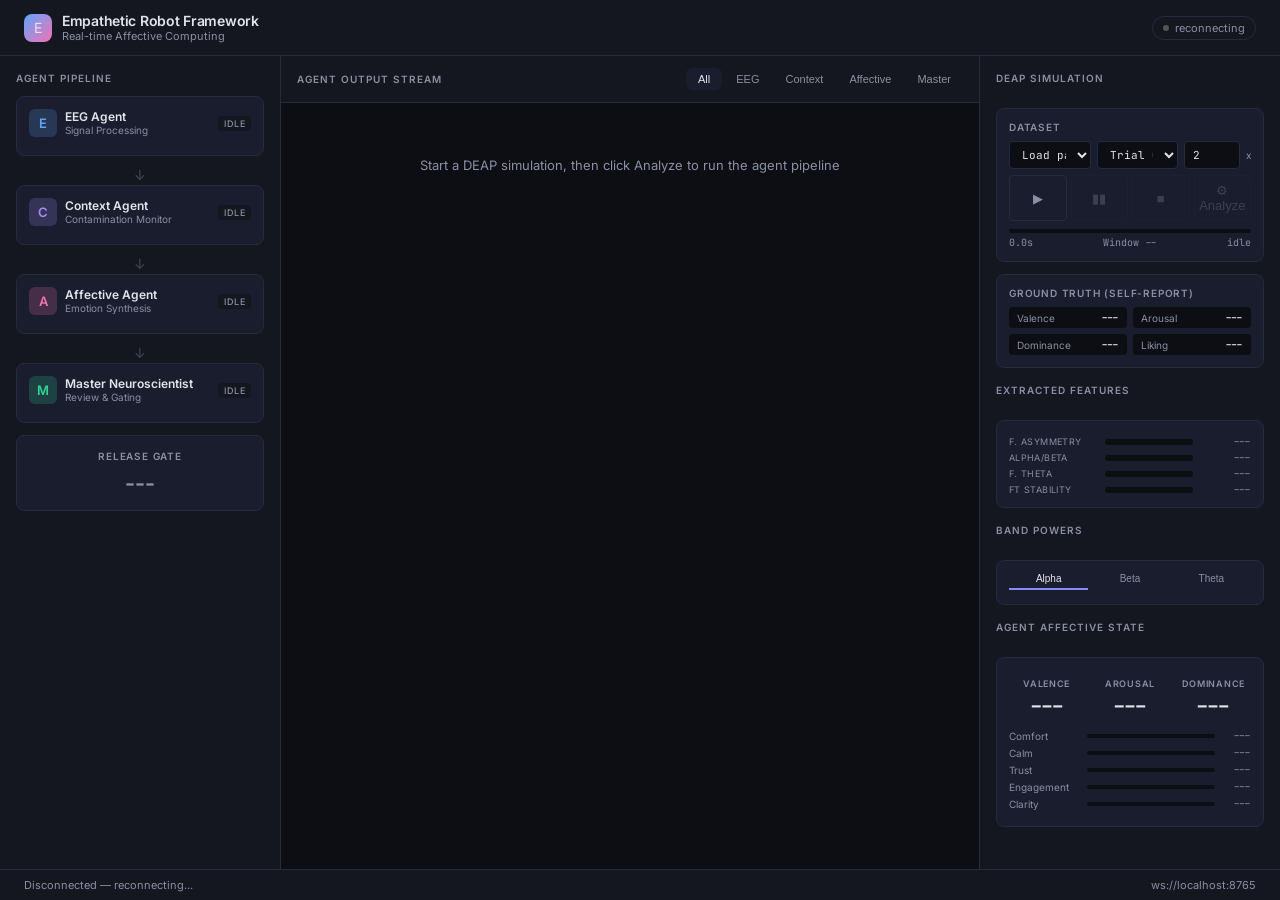
==== agents/index.html @ 379463e0 "feat: integrate DEAP EEG dataset simulation into Empathetic Robot Framework - server.py: Add DEAP si" ====
<!DOCTYPE html>
<html lang="en">
<head>
  <meta charset="UTF-8" />
  <meta name="viewport" content="width=device-width, initial-scale=1.0" />
  <title>Empathetic Robot</title>
  <style>
    @import url('https://fonts.googleapis.com/css2?family=Inter:wght@300;400;500;600&family=JetBrains+Mono:wght@400;500&display=swap');

    * { box-sizing: border-box; margin: 0; padding: 0; }

    :root {
      --bg: #0c0e14;
      --surface: #141620;
      --surface-2: #1a1d2e;
      --border: #262a3d;
      --text: #e2e4ec;
      --text-dim: #8b8fa4;
      --eeg: #60a5fa;
      --context: #a78bfa;
      --affective: #f472b6;
      --master: #34d399;
      --gate-open: #34d399;
      --gate-closed: #ef4444;
      --warning: #f59e0b;
      --accent: #818cf8;
    }

    body {
      background: var(--bg);
      color: var(--text);
      font-family: 'Inter', sans-serif;
      height: 100vh;
      overflow: hidden;
    }

    /* ═══ LAYOUT ═══ */
    .app {
      display: grid;
      grid-template-rows: auto 1fr auto;
      height: 100vh;
    }

    /* ═══ HEADER ═══ */
    header {
      display: flex;
      align-items: center;
      justify-content: space-between;
      padding: 12px 24px;
      border-bottom: 1px solid var(--border);
      background: var(--surface);
    }

    .logo {
      display: flex;
      align-items: center;
      gap: 10px;
    }

    .logo-icon {
      width: 28px; height: 28px;
      border-radius: 8px;
      background: linear-gradient(135deg, var(--eeg), var(--affective));
      display: flex; align-items: center; justify-content: center;
      font-size: 14px;
    }

    .logo-text {
      font-weight: 600;
      font-size: 14px;
      letter-spacing: -0.02em;
    }

    .logo-sub {
      font-size: 11px;
      color: var(--text-dim);
      font-weight: 400;
    }

    .header-status {
      display: flex;
      align-items: center;
      gap: 16px;
    }

    .conn-badge {
      display: flex;
      align-items: center;
      gap: 6px;
      font-size: 11px;
      color: var(--text-dim);
      padding: 4px 10px;
      border: 1px solid var(--border);
      border-radius: 12px;
    }

    .conn-dot {
      width: 6px; height: 6px;
      border-radius: 50%;
      background: #555;
      transition: background 0.3s;
    }

    .conn-dot.connected { background: var(--gate-open); }
    .conn-dot.error { background: var(--gate-closed); }

    .phase-badge {
      font-size: 11px;
      font-weight: 500;
      letter-spacing: 0.04em;
      padding: 4px 12px;
      border-radius: 12px;
      background: var(--surface-2);
      border: 1px solid var(--border);
      color: var(--accent);
      opacity: 0;
      transition: opacity 0.3s;
    }

    .phase-badge.visible { opacity: 1; }

    /* ═══ MAIN CONTENT ═══ */
    .main {
      display: grid;
      grid-template-columns: 280px 1fr 300px;
      gap: 1px;
      background: var(--border);
      overflow: hidden;
    }

    /* ═══ LEFT: AGENT PIPELINE ═══ */
    .pipeline-panel {
      background: var(--surface);
      padding: 16px;
      overflow-y: auto;
    }

    .panel-title {
      font-size: 10px;
      font-weight: 600;
      letter-spacing: 0.1em;
      text-transform: uppercase;
      color: var(--text-dim);
      margin-bottom: 12px;
    }

    .agent-card {
      background: var(--surface-2);
      border: 1px solid var(--border);
      border-radius: 8px;
      padding: 12px;
      margin-bottom: 8px;
      transition: border-color 0.3s, box-shadow 0.3s;
      cursor: pointer;
    }

    .agent-card.active {
      border-color: var(--accent);
      box-shadow: 0 0 12px rgba(129,140,248,0.1);
    }

    .agent-card.done {
      border-color: var(--gate-open);
    }

    .agent-header {
      display: flex;
      align-items: center;
      gap: 8px;
      margin-bottom: 6px;
    }

    .agent-icon {
      width: 28px; height: 28px;
      border-radius: 6px;
      display: flex;
      align-items: center;
      justify-content: center;
      font-size: 13px;
      font-weight: 600;
      color: #fff;
      flex-shrink: 0;
    }

    .agent-icon.eeg { background: rgba(96,165,250,0.2); color: var(--eeg); }
    .agent-icon.context { background: rgba(167,139,250,0.2); color: var(--context); }
    .agent-icon.affective { background: rgba(244,114,182,0.2); color: var(--affective); }
    .agent-icon.master { background: rgba(52,211,153,0.2); color: var(--master); }

    .agent-info { flex: 1; min-width: 0; }

    .agent-name {
      font-size: 12px;
      font-weight: 600;
      line-height: 1.2;
    }

    .agent-role {
      font-size: 10px;
      color: var(--text-dim);
    }

    .agent-status {
      font-size: 9px;
      font-weight: 500;
      padding: 2px 6px;
      border-radius: 4px;
      letter-spacing: 0.05em;
      text-transform: uppercase;
    }

    .agent-status.idle { background: var(--surface); color: var(--text-dim); }
    .agent-status.thinking { background: rgba(245,158,11,0.15); color: var(--warning); }
    .agent-status.speaking { background: rgba(129,140,248,0.15); color: var(--accent); }
    .agent-status.done { background: rgba(52,211,153,0.15); color: var(--gate-open); }

    .pipeline-arrow {
      text-align: center;
      color: var(--text-dim);
      font-size: 14px;
      padding: 2px 0;
      opacity: 0.4;
    }

    /* Release Gate */
    .gate-card {
      background: var(--surface-2);
      border: 1px solid var(--border);
      border-radius: 8px;
      padding: 14px;
      margin-top: 12px;
      text-align: center;
    }

    .gate-label {
      font-size: 10px;
      font-weight: 600;
      letter-spacing: 0.08em;
      text-transform: uppercase;
      color: var(--text-dim);
      margin-bottom: 8px;
    }

    .gate-value {
      font-size: 22px;
      font-weight: 600;
    }

    .gate-value.open { color: var(--gate-open); }
    .gate-value.closed { color: var(--gate-closed); }
    .gate-value.pending { color: var(--text-dim); }

    /* ═══ CENTER: AGENT OUTPUT STREAM ═══ */
    .output-panel {
      background: var(--bg);
      display: flex;
      flex-direction: column;
      overflow: hidden;
    }

    .output-header {
      padding: 12px 16px;
      border-bottom: 1px solid var(--border);
      display: flex;
      align-items: center;
      justify-content: space-between;
      background: var(--surface);
    }

    .output-tabs {
      display: flex;
      gap: 2px;
    }

    .output-tab {
      padding: 5px 12px;
      font-size: 11px;
      font-weight: 500;
      border-radius: 6px;
      cursor: pointer;
      color: var(--text-dim);
      border: none;
      background: none;
      transition: all 0.2s;
    }

    .output-tab:hover { color: var(--text); background: var(--surface-2); }
    .output-tab.active { color: var(--text); background: var(--surface-2); }

    .output-stream {
      flex: 1;
      overflow-y: auto;
      padding: 12px 16px;
      font-family: 'JetBrains Mono', monospace;
      font-size: 12px;
      line-height: 1.6;
    }

    .output-stream::-webkit-scrollbar { width: 6px; }
    .output-stream::-webkit-scrollbar-track { background: transparent; }
    .output-stream::-webkit-scrollbar-thumb { background: var(--border); border-radius: 3px; }

    .stream-entry {
      margin-bottom: 12px;
      padding: 10px 12px;
      border-radius: 6px;
      background: var(--surface);
      border-left: 3px solid var(--border);
      animation: slideIn 0.3s ease;
    }

    @keyframes slideIn {
      from { opacity: 0; transform: translateY(8px); }
      to { opacity: 1; transform: translateY(0); }
    }

    .stream-entry.eeg { border-left-color: var(--eeg); }
    .stream-entry.context { border-left-color: var(--context); }
    .stream-entry.affective { border-left-color: var(--affective); }
    .stream-entry.master { border-left-color: var(--master); }

    .stream-agent-label {
      font-size: 10px;
      font-weight: 600;
      letter-spacing: 0.06em;
      margin-bottom: 6px;
    }

    .stream-agent-label.eeg { color: var(--eeg); }
    .stream-agent-label.context { color: var(--context); }
    .stream-agent-label.affective { color: var(--affective); }
    .stream-agent-label.master { color: var(--master); }

    .stream-content {
      color: var(--text-dim);
      white-space: pre-wrap;
      word-break: break-word;
      max-height: 200px;
      overflow-y: auto;
    }

    /* ═══ RIGHT: INPUT & STATE ═══ */
    .input-panel {
      background: var(--surface);
      padding: 16px;
      display: flex;
      flex-direction: column;
      gap: 12px;
      overflow-y: auto;
    }

    .input-section {
      background: var(--surface-2);
      border: 1px solid var(--border);
      border-radius: 8px;
      padding: 12px;
    }

    .input-section label {
      display: block;
      font-size: 10px;
      font-weight: 600;
      letter-spacing: 0.08em;
      text-transform: uppercase;
      color: var(--text-dim);
      margin-bottom: 8px;
    }

    textarea {
      width: 100%;
      background: var(--bg);
      border: 1px solid var(--border);
      border-radius: 6px;
      color: var(--text);
      font-family: 'JetBrains Mono', monospace;
      font-size: 11px;
      padding: 8px 10px;
      resize: vertical;
      line-height: 1.5;
    }

    textarea:focus {
      outline: none;
      border-color: var(--accent);
    }

    .btn {
      width: 100%;
      padding: 10px;
      border: 1px solid var(--accent);
      background: rgba(129,140,248,0.1);
      color: var(--accent);
      font-family: 'Inter', sans-serif;
      font-size: 12px;
      font-weight: 600;
      border-radius: 6px;
      cursor: pointer;
      transition: all 0.2s;
    }

    .btn:hover {
      background: rgba(129,140,248,0.2);
    }

    .btn:disabled {
      opacity: 0.4;
      cursor: not-allowed;
    }

    .btn.secondary {
      border-color: var(--border);
      background: var(--surface-2);
      color: var(--text-dim);
    }

    /* Affective State Summary */
    .state-card {
      background: var(--surface-2);
      border: 1px solid var(--border);
      border-radius: 8px;
      padding: 12px;
    }

    .vad-grid {
      display: grid;
      grid-template-columns: 1fr 1fr 1fr;
      gap: 8px;
      margin-top: 8px;
    }

    .vad-item {
      text-align: center;
    }

    .vad-label {
      font-size: 9px;
      font-weight: 600;
      text-transform: uppercase;
      letter-spacing: 0.08em;
      color: var(--text-dim);
      margin-bottom: 4px;
    }

    .vad-value {
      font-size: 20px;
      font-weight: 600;
      font-family: 'JetBrains Mono', monospace;
    }

    .relational-bars {
      margin-top: 10px;
    }

    .rel-bar {
      display: flex;
      align-items: center;
      gap: 8px;
      margin-bottom: 4px;
    }

    .rel-label {
      font-size: 10px;
      color: var(--text-dim);
      min-width: 70px;
    }

    .rel-track {
      flex: 1;
      height: 4px;
      background: var(--bg);
      border-radius: 2px;
      overflow: hidden;
    }

    .rel-fill {
      height: 100%;
      border-radius: 2px;
      background: var(--accent);
      transition: width 0.5s ease;
    }

    .rel-num {
      font-size: 10px;
      font-family: 'JetBrains Mono', monospace;
      color: var(--text-dim);
      min-width: 28px;
      text-align: right;
    }

    /* ═══ FOOTER ═══ */
    footer {
      padding: 8px 24px;
      border-top: 1px solid var(--border);
      background: var(--surface);
      display: flex;
      align-items: center;
      justify-content: space-between;
      font-size: 11px;
      color: var(--text-dim);
    }

    @keyframes pulse {
      0%, 100% { opacity: 0.4; }
      50% { opacity: 1; }
    }

    .processing { animation: pulse 1.2s ease infinite; }

    /* ═══ DEAP SIMULATION ═══ */
    .deap-controls {
      display: flex;
      gap: 6px;
      flex-wrap: wrap;
    }

    .deap-controls select, .deap-controls input {
      background: var(--bg);
      border: 1px solid var(--border);
      border-radius: 4px;
      color: var(--text);
      font-family: 'JetBrains Mono', monospace;
      font-size: 11px;
      padding: 5px 8px;
    }

    .deap-controls select { flex: 1; min-width: 70px; }
    .deap-controls input[type="number"] { width: 56px; }
    .deap-controls select:focus, .deap-controls input:focus { outline: none; border-color: var(--accent); }

    .deap-transport {
      display: flex;
      gap: 4px;
      margin-top: 6px;
    }

    .deap-transport button {
      flex: 1;
      padding: 7px 4px;
      border: 1px solid var(--border);
      border-radius: 4px;
      background: var(--surface-2);
      color: var(--text-dim);
      font-size: 13px;
      cursor: pointer;
      transition: all 0.15s;
    }

    .deap-transport button:hover { border-color: var(--accent); color: var(--text); }
    .deap-transport button.active { border-color: var(--gate-open); color: var(--gate-open); background: rgba(52,211,153,0.1); }
    .deap-transport button:disabled { opacity: 0.3; cursor: not-allowed; }

    .deap-progress {
      margin-top: 8px;
    }

    .deap-progress-track {
      width: 100%;
      height: 4px;
      background: var(--bg);
      border-radius: 2px;
      overflow: hidden;
    }

    .deap-progress-fill {
      height: 100%;
      background: var(--eeg);
      border-radius: 2px;
      transition: width 0.3s;
      width: 0%;
    }

    .deap-progress-info {
      display: flex;
      justify-content: space-between;
      font-size: 10px;
      color: var(--text-dim);
      margin-top: 3px;
      font-family: 'JetBrains Mono', monospace;
    }

    .ground-truth {
      display: grid;
      grid-template-columns: 1fr 1fr;
      gap: 6px;
      margin-top: 8px;
    }

    .gt-item {
      display: flex;
      justify-content: space-between;
      align-items: center;
      padding: 4px 8px;
      background: var(--bg);
      border-radius: 4px;
      font-size: 10px;
    }

    .gt-label { color: var(--text-dim); }
    .gt-val { font-family: 'JetBrains Mono', monospace; font-weight: 600; }

    /* Feature bars */
    .feature-bars { margin-top: 6px; }

    .feat-bar {
      display: flex;
      align-items: center;
      gap: 6px;
      margin-bottom: 3px;
    }

    .feat-label {
      font-size: 9px;
      color: var(--text-dim);
      min-width: 90px;
      text-transform: uppercase;
      letter-spacing: 0.04em;
    }

    .feat-track {
      flex: 1;
      height: 6px;
      background: var(--bg);
      border-radius: 3px;
      overflow: hidden;
      position: relative;
    }

    .feat-fill {
      position: absolute;
      top: 0;
      height: 100%;
      border-radius: 3px;
      transition: width 0.4s, left 0.4s;
    }

    .feat-num {
      font-size: 10px;
      font-family: 'JetBrains Mono', monospace;
      color: var(--text-dim);
      min-width: 52px;
      text-align: right;
    }

    /* Band power mini chart */
    .band-grid {
      display: grid;
      grid-template-columns: repeat(4, 1fr);
      gap: 4px;
      margin-top: 6px;
      max-height: 120px;
      overflow-y: auto;
    }

    .band-cell {
      text-align: center;
      padding: 3px 2px;
      background: var(--bg);
      border-radius: 3px;
      font-size: 9px;
    }

    .band-cell .ch { color: var(--text-dim); margin-bottom: 2px; }
    .band-cell .bv { font-family: 'JetBrains Mono', monospace; font-weight: 500; }
    .band-cell .bv.alpha { color: var(--eeg); }
    .band-cell .bv.beta { color: var(--affective); }
    .band-cell .bv.theta { color: var(--context); }

    .tab-row {
      display: flex;
      gap: 2px;
      margin-bottom: 6px;
    }

    .tab-row button {
      flex: 1;
      padding: 4px;
      border: none;
      background: none;
      color: var(--text-dim);
      font-size: 10px;
      font-weight: 500;
      cursor: pointer;
      border-bottom: 2px solid transparent;
      transition: all 0.2s;
    }

    .tab-row button.active { color: var(--text); border-bottom-color: var(--accent); }
  </style>
</head>
<body>

<div class="app">
  <!-- ═══ HEADER ═══ -->
  <header>
    <div class="logo">
      <div class="logo-icon">E</div>
      <div>
        <div class="logo-text">Empathetic Robot Framework</div>
        <div class="logo-sub">Real-time Affective Computing</div>
      </div>
    </div>
    <div class="header-status">
      <div class="phase-badge" id="phase-badge">Idle</div>
      <div class="conn-badge">
        <div class="conn-dot" id="conn-dot"></div>
        <span id="conn-label">connecting</span>
      </div>
    </div>
  </header>

  <!-- ═══ MAIN ═══ -->
  <div class="main">

    <!-- LEFT: Pipeline -->
    <div class="pipeline-panel">
      <div class="panel-title">Agent Pipeline</div>

      <div class="agent-card" id="agent-eeg" onclick="selectAgent('eeg')">
        <div class="agent-header">
          <div class="agent-icon eeg">E</div>
          <div class="agent-info">
            <div class="agent-name">EEG Agent</div>
            <div class="agent-role">Signal Processing</div>
          </div>
          <span class="agent-status idle" id="status-eeg">idle</span>
        </div>
      </div>

      <div class="pipeline-arrow">&#8595;</div>

      <div class="agent-card" id="agent-context" onclick="selectAgent('context')">
        <div class="agent-header">
          <div class="agent-icon context">C</div>
          <div class="agent-info">
            <div class="agent-name">Context Agent</div>
            <div class="agent-role">Contamination Monitor</div>
          </div>
          <span class="agent-status idle" id="status-context">idle</span>
        </div>
      </div>

      <div class="pipeline-arrow">&#8595;</div>

      <div class="agent-card" id="agent-affective" onclick="selectAgent('affective')">
        <div class="agent-header">
          <div class="agent-icon affective">A</div>
          <div class="agent-info">
            <div class="agent-name">Affective Agent</div>
            <div class="agent-role">Emotion Synthesis</div>
          </div>
          <span class="agent-status idle" id="status-affective">idle</span>
        </div>
      </div>

      <div class="pipeline-arrow">&#8595;</div>

      <div class="agent-card" id="agent-master" onclick="selectAgent('master')">
        <div class="agent-header">
          <div class="agent-icon master">M</div>
          <div class="agent-info">
            <div class="agent-name">Master Neuroscientist</div>
            <div class="agent-role">Review & Gating</div>
          </div>
          <span class="agent-status idle" id="status-master">idle</span>
        </div>
      </div>

      <!-- Release Gate -->
      <div class="gate-card">
        <div class="gate-label">Release Gate</div>
        <div class="gate-value pending" id="gate-value">---</div>
      </div>
    </div>

    <!-- CENTER: Output Stream -->
    <div class="output-panel">
      <div class="output-header">
        <div class="panel-title" style="margin:0">Agent Output Stream</div>
        <div class="output-tabs">
          <button class="output-tab active" onclick="setOutputFilter('all', this)">All</button>
          <button class="output-tab" onclick="setOutputFilter('eeg', this)">EEG</button>
          <button class="output-tab" onclick="setOutputFilter('context', this)">Context</button>
          <button class="output-tab" onclick="setOutputFilter('affective', this)">Affective</button>
          <button class="output-tab" onclick="setOutputFilter('master', this)">Master</button>
        </div>
      </div>
      <div class="output-stream" id="output-stream">
        <div style="text-align:center; color:var(--text-dim); padding:40px; font-family:Inter,sans-serif; font-size:13px;">
          Start a DEAP simulation, then click Analyze to run the agent pipeline
        </div>
      </div>
    </div>

    <!-- RIGHT: DEAP Simulation & State -->
    <div class="input-panel">
      <div class="panel-title">DEAP Simulation</div>

      <!-- Participant / Trial Selection -->
      <div class="input-section">
        <label>Dataset</label>
        <div class="deap-controls">
          <select id="deap-participant">
            <option value="">Load participants...</option>
          </select>
          <select id="deap-trial">
            <option value="0">Trial 0</option>
          </select>
          <input type="number" id="deap-rate" value="2" min="0.5" max="10" step="0.5" title="Playback speed">
          <span style="font-size:10px;color:var(--text-dim);align-self:center">x</span>
        </div>
        <div class="deap-transport">
          <button id="deap-btn-play" onclick="deapStart()" title="Play">&#9654;</button>
          <button id="deap-btn-pause" onclick="deapPause()" disabled title="Pause">&#9646;&#9646;</button>
          <button id="deap-btn-stop" onclick="deapStop()" disabled title="Stop">&#9632;</button>
          <button id="deap-btn-analyze" onclick="deapAnalyze()" disabled title="Run Agent Pipeline on Current Window">&#9881; Analyze</button>
        </div>
        <div class="deap-progress">
          <div class="deap-progress-track"><div class="deap-progress-fill" id="deap-progress-fill"></div></div>
          <div class="deap-progress-info">
            <span id="deap-time">0.0s</span>
            <span id="deap-window-idx">Window --</span>
            <span id="deap-sim-status">idle</span>
          </div>
        </div>
      </div>

      <!-- Ground Truth (from DEAP labels) -->
      <div class="input-section">
        <label>Ground Truth (Self-Report)</label>
        <div class="ground-truth">
          <div class="gt-item"><span class="gt-label">Valence</span><span class="gt-val" id="gt-valence">---</span></div>
          <div class="gt-item"><span class="gt-label">Arousal</span><span class="gt-val" id="gt-arousal">---</span></div>
          <div class="gt-item"><span class="gt-label">Dominance</span><span class="gt-val" id="gt-dominance">---</span></div>
          <div class="gt-item"><span class="gt-label">Liking</span><span class="gt-val" id="gt-liking">---</span></div>
        </div>
      </div>

      <!-- Live EEG Features -->
      <div class="panel-title" style="margin-top: 4px">Extracted Features</div>
      <div class="input-section" style="padding: 8px 12px">
        <div class="feature-bars">
          <div class="feat-bar">
            <span class="feat-label">F. Asymmetry</span>
            <div class="feat-track"><div class="feat-fill" id="feat-asymmetry" style="width:0%;left:50%;background:var(--eeg)"></div></div>
            <span class="feat-num" id="num-asymmetry">---</span>
          </div>
          <div class="feat-bar">
            <span class="feat-label">Alpha/Beta</span>
            <div class="feat-track"><div class="feat-fill" id="feat-ab-ratio" style="width:0%;left:0;background:var(--context)"></div></div>
            <span class="feat-num" id="num-ab-ratio">---</span>
          </div>
          <div class="feat-bar">
            <span class="feat-label">F. Theta</span>
            <div class="feat-track"><div class="feat-fill" id="feat-theta" style="width:0%;left:0;background:var(--affective)"></div></div>
            <span class="feat-num" id="num-theta">---</span>
          </div>
          <div class="feat-bar">
            <span class="feat-label">FT Stability</span>
            <div class="feat-track"><div class="feat-fill" id="feat-stability" style="width:0%;left:0;background:var(--master)"></div></div>
            <span class="feat-num" id="num-stability">---</span>
          </div>
        </div>
      </div>

      <!-- Band Powers -->
      <div class="panel-title" style="margin-top: 4px">Band Powers</div>
      <div class="input-section" style="padding: 8px 12px">
        <div class="tab-row">
          <button class="active" onclick="setBandTab('alpha',this)">Alpha</button>
          <button onclick="setBandTab('beta',this)">Beta</button>
          <button onclick="setBandTab('theta',this)">Theta</button>
        </div>
        <div class="band-grid" id="band-grid"></div>
      </div>

      <!-- Affective State (from agent pipeline) -->
      <div class="panel-title" style="margin-top: 4px">Agent Affective State</div>
      <div class="state-card" id="state-card">
        <div class="vad-grid">
          <div class="vad-item">
            <div class="vad-label">Valence</div>
            <div class="vad-value" id="vad-v">---</div>
          </div>
          <div class="vad-item">
            <div class="vad-label">Arousal</div>
            <div class="vad-value" id="vad-a">---</div>
          </div>
          <div class="vad-item">
            <div class="vad-label">Dominance</div>
            <div class="vad-value" id="vad-d">---</div>
          </div>
        </div>
        <div class="relational-bars" id="relational-bars">
          <div class="rel-bar"><span class="rel-label">Comfort</span><div class="rel-track"><div class="rel-fill" id="rel-comfort" style="width:0%"></div></div><span class="rel-num" id="num-comfort">---</span></div>
          <div class="rel-bar"><span class="rel-label">Calm</span><div class="rel-track"><div class="rel-fill" id="rel-calm" style="width:0%"></div></div><span class="rel-num" id="num-calm">---</span></div>
          <div class="rel-bar"><span class="rel-label">Trust</span><div class="rel-track"><div class="rel-fill" id="rel-trust" style="width:0%"></div></div><span class="rel-num" id="num-trust">---</span></div>
          <div class="rel-bar"><span class="rel-label">Engagement</span><div class="rel-track"><div class="rel-fill" id="rel-engagement" style="width:0%"></div></div><span class="rel-num" id="num-engagement">---</span></div>
          <div class="rel-bar"><span class="rel-label">Clarity</span><div class="rel-track"><div class="rel-fill" id="rel-clarity" style="width:0%"></div></div><span class="rel-num" id="num-clarity">---</span></div>
        </div>
      </div>
    </div>
  </div>

  <!-- ═══ FOOTER ═══ -->
  <footer>
    <span id="footer-status">Ready</span>
    <span>ws://localhost:8765</span>
  </footer>
</div>

<!-- ═══════════════════ SCRIPTS ═══════════════════ -->
<script>
// ═══════════════════════════════════════════
// CONFIGURATION
// ═══════════════════════════════════════════
const WS_URL = 'ws://localhost:8765';
const TRIAL_DURATION = 63; // DEAP trial duration in seconds

const AGENT_NAMES = {
  eeg: 'EEG Agent',
  context: 'Context Agent',
  affective: 'Affective Agent',
  master: 'Master Neuroscientist',
};

// ═══════════════════════════════════════════
// STATE
// ═══════════════════════════════════════════
let ws = null;
let reconnectTimer = null;
let outputFilter = 'all';
let agentOutputs = {};
let pipelineRunning = false;
let deapState = 'idle'; // idle | playing | paused | stopped
let currentBandTab = 'alpha';
let lastBandPowers = {};

// ═══════════════════════════════════════════
// WEBSOCKET
// ═══════════════════════════════════════════
function connectWS() {
  if (ws && ws.readyState <= 1) return;
  ws = new WebSocket(WS_URL);

  ws.onopen = () => {
    setConnStatus(true);
    clearTimeout(reconnectTimer);
    setFooter('Connected');
    // Request participant list on connect
    wsSend({ type: 'deap_list' });
  };

  ws.onclose = () => {
    setConnStatus(false);
    reconnectTimer = setTimeout(connectWS, 3000);
    setFooter('Disconnected — reconnecting...');
  };

  ws.onerror = () => setConnStatus(false, true);

  ws.onmessage = (event) => {
    try {
      handleServerMessage(JSON.parse(event.data));
    } catch (e) {
      console.error('Parse error:', e);
    }
  };
}

function wsSend(obj) {
  if (ws && ws.readyState === 1) ws.send(JSON.stringify(obj));
}

function setConnStatus(connected, error = false) {
  const dot = document.getElementById('conn-dot');
  const label = document.getElementById('conn-label');
  dot.className = 'conn-dot' + (connected ? ' connected' : error ? ' error' : '');
  label.textContent = connected ? 'connected' : error ? 'error' : 'reconnecting';
}

// ═══════════════════════════════════════════
// SERVER MESSAGE HANDLER
// ═══════════════════════════════════════════
function handleServerMessage(msg) {
  switch (msg.type) {

    case 'phase':
      setPhase(msg.phase);
      setFooter(msg.label || msg.phase);
      break;

    case 'agent_thinking':
      setAgentStatus(msg.agent_id, 'thinking');
      setAgentCardActive(msg.agent_id, true);
      setFooter(`${AGENT_NAMES[msg.agent_id] || msg.agent_id} analyzing...`);
      break;

    case 'agent_speaking':
      setAgentStatus(msg.agent_id, 'speaking');
      updateStreamEntry(msg.agent_id, msg.text);
      break;

    case 'agent_done':
      setAgentStatus(msg.agent_id, 'done');
      setAgentCardActive(msg.agent_id, false);
      agentOutputs[msg.agent_id] = getLatestOutput(msg.agent_id);
      break;

    case 'pipeline_result':
      pipelineRunning = false;
      document.getElementById('deap-btn-analyze').disabled = (deapState !== 'playing' && deapState !== 'paused');
      updateGate(msg.release_gate);
      updateAffectiveDisplay(msg.affective_state);
      setPhase('Complete');
      setFooter('Pipeline complete');
      break;

    case 'error':
      setFooter('Error: ' + msg.message);
      pipelineRunning = false;
      break;

    // ── DEAP messages ──
    case 'deap_participants':
      populateParticipants(msg.participants);
      break;

    case 'deap_window':
      handleDeapWindow(msg);
      break;

    case 'deap_status':
      handleDeapStatus(msg.status);
      break;
  }
}

// ═══════════════════════════════════════════
// DEAP SIMULATION CONTROLS
// ═══════════════════════════════════════════
function populateParticipants(list) {
  const sel = document.getElementById('deap-participant');
  sel.innerHTML = '';
  list.forEach(p => {
    const opt = document.createElement('option');
    opt.value = p;
    opt.textContent = p;
    sel.appendChild(opt);
  });
  // Populate trials
  const tSel = document.getElementById('deap-trial');
  tSel.innerHTML = '';
  for (let i = 0; i < 40; i++) {
    const opt = document.createElement('option');
    opt.value = i;
    opt.textContent = 'Trial ' + i;
    tSel.appendChild(opt);
  }
  setFooter(`${list.length} participants loaded`);
}

function deapStart() {
  const participant = document.getElementById('deap-participant').value;
  const trial = parseInt(document.getElementById('deap-trial').value);
  const rate = parseFloat(document.getElementById('deap-rate').value) || 2.0;
  if (!participant) { setFooter('Select a participant'); return; }

  clearStream();
  resetAgentStatuses();
  resetAffectiveDisplay();
  resetFeatures();
  updateGate(null);

  wsSend({
    type: 'deap_start',
    participant_id: participant,
    trial_id: trial,
    playback_rate: rate,
  });
  setFooter(`Starting ${participant} trial ${trial} @ ${rate}x...`);
}

function deapPause() {
  wsSend({ type: 'deap_pause' });
}

function deapStop() {
  wsSend({ type: 'deap_stop' });
}

function deapAnalyze() {
  if (pipelineRunning) return;
  pipelineRunning = true;
  document.getElementById('deap-btn-analyze').disabled = true;
  clearStream();
  resetAgentStatuses();
  resetAffectiveDisplay();
  updateGate(null);
  setPhase('Starting');
  setFooter('Running agent pipeline...');
  wsSend({ type: 'deap_analyze' });
}

function handleDeapStatus(status) {
  deapState = status;
  document.getElementById('deap-sim-status').textContent = status;

  const btnPlay = document.getElementById('deap-btn-play');
  const btnPause = document.getElementById('deap-btn-pause');
  const btnStop = document.getElementById('deap-btn-stop');
  const btnAnalyze = document.getElementById('deap-btn-analyze');

  btnPlay.disabled = (status === 'playing');
  btnPlay.classList.toggle('active', status === 'playing');
  btnPause.disabled = (status !== 'playing');
  btnStop.disabled = (status === 'idle' || status === 'stopped');
  btnAnalyze.disabled = (status !== 'playing' && status !== 'paused') || pipelineRunning;

  if (status === 'stopped' || status === 'idle') {
    setFooter(status === 'stopped' ? 'Simulation stopped' : 'Ready');
  }
}

function handleDeapWindow(msg) {
  // Update progress
  const pct = Math.min(100, ((msg.end_time || 0) / TRIAL_DURATION) * 100);
  document.getElementById('deap-progress-fill').style.width = pct + '%';
  document.getElementById('deap-time').textContent = (msg.start_time || 0).toFixed(1) + 's';
  document.getElementById('deap-window-idx').textContent = 'Window ' + (msg.window_index ?? '--');

  // Ground truth
  if (msg.metadata) {
    document.getElementById('gt-valence').textContent = msg.metadata.valence ?? '---';
    document.getElementById('gt-arousal').textContent = msg.metadata.arousal ?? '---';
    document.getElementById('gt-dominance').textContent = msg.metadata.dominance ?? '---';
    document.getElementById('gt-liking').textContent = msg.metadata.liking ?? '---';
  }

  // Features
  if (msg.features) updateFeatureBars(msg.features);

  // Band powers
  if (msg.band_powers) {
    lastBandPowers = msg.band_powers;
    renderBandGrid(currentBandTab);
  }

  setFooter(`Window ${msg.window_index} | ${(msg.start_time||0).toFixed(1)}-${(msg.end_time||0).toFixed(1)}s`);
}

// ═══════════════════════════════════════════
// FEATURE VISUALIZATION
// ═══════════════════════════════════════════
function updateFeatureBars(f) {
  // Frontal asymmetry: centered bar (can be negative)
  setAsymmetryBar('feat-asymmetry', 'num-asymmetry', f.frontal_asymmetry);
  // Alpha/beta ratio: 0 to ~5 range
  setLinearBar('feat-ab-ratio', 'num-ab-ratio', f.alpha_beta_ratio, 0, 5);
  // Frontal theta: 0 to ~50 range
  setLinearBar('feat-theta', 'num-theta', f.frontal_theta_proxy, 0, 50);
  // FT stability: 0 to 1 range
  setLinearBar('feat-stability', 'num-stability', f.frontotemporal_stability, 0, 1);
}

function setAsymmetryBar(fillId, numId, val) {
  const fill = document.getElementById(fillId);
  const num = document.getElementById(numId);
  if (val == null) { fill.style.width = '0%'; num.textContent = '---'; return; }
  // Map -10..+10 to visual
  const norm = Math.max(-1, Math.min(1, val / 10));
  const w = Math.abs(norm) * 50;
  fill.style.width = w + '%';
  fill.style.left = norm >= 0 ? '50%' : (50 - w) + '%';
  num.textContent = val.toFixed(3);
}

function setLinearBar(fillId, numId, val, min, max) {
  const fill = document.getElementById(fillId);
  const num = document.getElementById(numId);
  if (val == null) { fill.style.width = '0%'; num.textContent = '---'; return; }
  const pct = Math.max(0, Math.min(100, ((val - min) / (max - min)) * 100));
  fill.style.width = pct + '%';
  fill.style.left = '0';
  num.textContent = val.toFixed(3);
}

function resetFeatures() {
  ['feat-asymmetry', 'feat-ab-ratio', 'feat-theta', 'feat-stability'].forEach(id => {
    document.getElementById(id).style.width = '0%';
  });
  ['num-asymmetry', 'num-ab-ratio', 'num-theta', 'num-stability'].forEach(id => {
    document.getElementById(id).textContent = '---';
  });
  ['gt-valence', 'gt-arousal', 'gt-dominance', 'gt-liking'].forEach(id => {
    document.getElementById(id).textContent = '---';
  });
  document.getElementById('deap-progress-fill').style.width = '0%';
  document.getElementById('deap-time').textContent = '0.0s';
  document.getElementById('deap-window-idx').textContent = 'Window --';
  lastBandPowers = {};
  renderBandGrid(currentBandTab);
}

// ═══════════════════════════════════════════
// BAND POWER GRID
// ═══════════════════════════════════════════
function setBandTab(band, btn) {
  currentBandTab = band;
  document.querySelectorAll('.tab-row button').forEach(b => b.classList.remove('active'));
  if (btn) btn.classList.add('active');
  renderBandGrid(band);
}

function renderBandGrid(band) {
  const grid = document.getElementById('band-grid');
  const channels = Object.keys(lastBandPowers);
  if (!channels.length) {
    grid.innerHTML = '<div style="grid-column:1/-1;text-align:center;color:var(--text-dim);font-size:10px;padding:8px">No data</div>';
    return;
  }
  grid.innerHTML = channels.map(ch => {
    const bp = lastBandPowers[ch];
    const val = bp ? bp[band] : null;
    return `<div class="band-cell"><div class="ch">${ch}</div><div class="bv ${band}">${val != null ? val.toFixed(2) : '--'}</div></div>`;
  }).join('');
}

// ═══════════════════════════════════════════
// UI HELPERS
// ═══════════════════════════════════════════
function setPhase(text) {
  const el = document.getElementById('phase-badge');
  el.textContent = text;
  el.classList.toggle('visible', !!text);
}

function setFooter(text) {
  document.getElementById('footer-status').textContent = text;
}

function setAgentStatus(id, status) {
  const el = document.getElementById('status-' + id);
  if (!el) return;
  el.className = 'agent-status ' + status;
  el.textContent = status;
}

function setAgentCardActive(id, active) {
  const card = document.getElementById('agent-' + id);
  if (!card) return;
  if (active) card.classList.add('active');
  else card.classList.remove('active');
}

function resetAgentStatuses() {
  ['eeg', 'context', 'affective', 'master'].forEach(id => {
    setAgentStatus(id, 'idle');
    const card = document.getElementById('agent-' + id);
    if (card) card.classList.remove('active', 'done');
  });
}

function updateGate(value) {
  const el = document.getElementById('gate-value');
  if (value === null || value === undefined) {
    el.textContent = '---';
    el.className = 'gate-value pending';
  } else if (value) {
    el.textContent = 'OPEN';
    el.className = 'gate-value open';
  } else {
    el.textContent = 'CLOSED';
    el.className = 'gate-value closed';
  }
}

// ═══════════════════════════════════════════
// OUTPUT STREAM
// ═══════════════════════════════════════════
function clearStream() {
  document.getElementById('output-stream').innerHTML = '';
  agentOutputs = {};
}

function updateStreamEntry(agentId, text) {
  const stream = document.getElementById('output-stream');
  let entry = document.getElementById('stream-' + agentId);

  if (!entry) {
    entry = document.createElement('div');
    entry.id = 'stream-' + agentId;
    entry.className = 'stream-entry ' + agentId;
    entry.innerHTML = `
      <div class="stream-agent-label ${agentId}">${AGENT_NAMES[agentId] || agentId}</div>
      <div class="stream-content"></div>
    `;
    stream.appendChild(entry);
  }

  entry.style.display = (outputFilter === 'all' || outputFilter === agentId) ? 'block' : 'none';

  const content = entry.querySelector('.stream-content');
  try {
    const parsed = JSON.parse(text);
    content.textContent = JSON.stringify(parsed, null, 2);
  } catch {
    content.textContent = text;
  }

  stream.scrollTop = stream.scrollHeight;
}

function getLatestOutput(agentId) {
  const entry = document.getElementById('stream-' + agentId);
  if (!entry) return '';
  return entry.querySelector('.stream-content')?.textContent || '';
}

function setOutputFilter(filter, btn) {
  outputFilter = filter;
  document.querySelectorAll('.output-tab').forEach(t => t.classList.remove('active'));
  if (btn) btn.classList.add('active');

  document.querySelectorAll('.stream-entry').forEach(el => {
    if (filter === 'all') {
      el.style.display = 'block';
    } else {
      el.style.display = el.classList.contains(filter) ? 'block' : 'none';
    }
  });
}

function selectAgent(id) {
  setOutputFilter(id);
  document.querySelectorAll('.output-tab').forEach(t => {
    t.classList.toggle('active', t.textContent.toLowerCase().includes(id));
  });
}

// ═══════════════════════════════════════════
// AFFECTIVE STATE DISPLAY
// ═══════════════════════════════════════════
function updateAffectiveDisplay(state) {
  if (!state) return;

  const vad = state.vad || {};
  const fmt = (v) => typeof v === 'number' ? v.toFixed(2) : '---';
  document.getElementById('vad-v').textContent = fmt(vad.valence);
  document.getElementById('vad-a').textContent = fmt(vad.arousal);
  document.getElementById('vad-d').textContent = fmt(vad.dominance);

  const colorVal = (elId, v) => {
    const el = document.getElementById(elId);
    if (typeof v !== 'number') return;
    el.style.color = v > 0.2 ? 'var(--gate-open)' : v < -0.2 ? 'var(--gate-closed)' : 'var(--text)';
  };
  colorVal('vad-v', vad.valence);
  colorVal('vad-a', vad.arousal);
  colorVal('vad-d', vad.dominance);

  const rel = state.relational || {};
  ['comfort', 'calm', 'trust', 'engagement', 'clarity'].forEach(dim => {
    const val = rel[dim];
    if (typeof val === 'number') {
      const pct = Math.max(0, Math.min(100, val * 100));
      document.getElementById('rel-' + dim).style.width = pct + '%';
      document.getElementById('num-' + dim).textContent = val.toFixed(2);
    }
  });
}

function resetAffectiveDisplay() {
  ['vad-v', 'vad-a', 'vad-d'].forEach(id => {
    const el = document.getElementById(id);
    el.textContent = '---';
    el.style.color = '';
  });
  ['comfort', 'calm', 'trust', 'engagement', 'clarity'].forEach(dim => {
    document.getElementById('rel-' + dim).style.width = '0%';
    document.getElementById('num-' + dim).textContent = '---';
  });
}

// ═══════════════════════════════════════════
// INIT
// ═══════════════════════════════════════════
connectWS();
</script>
</body>
</html>
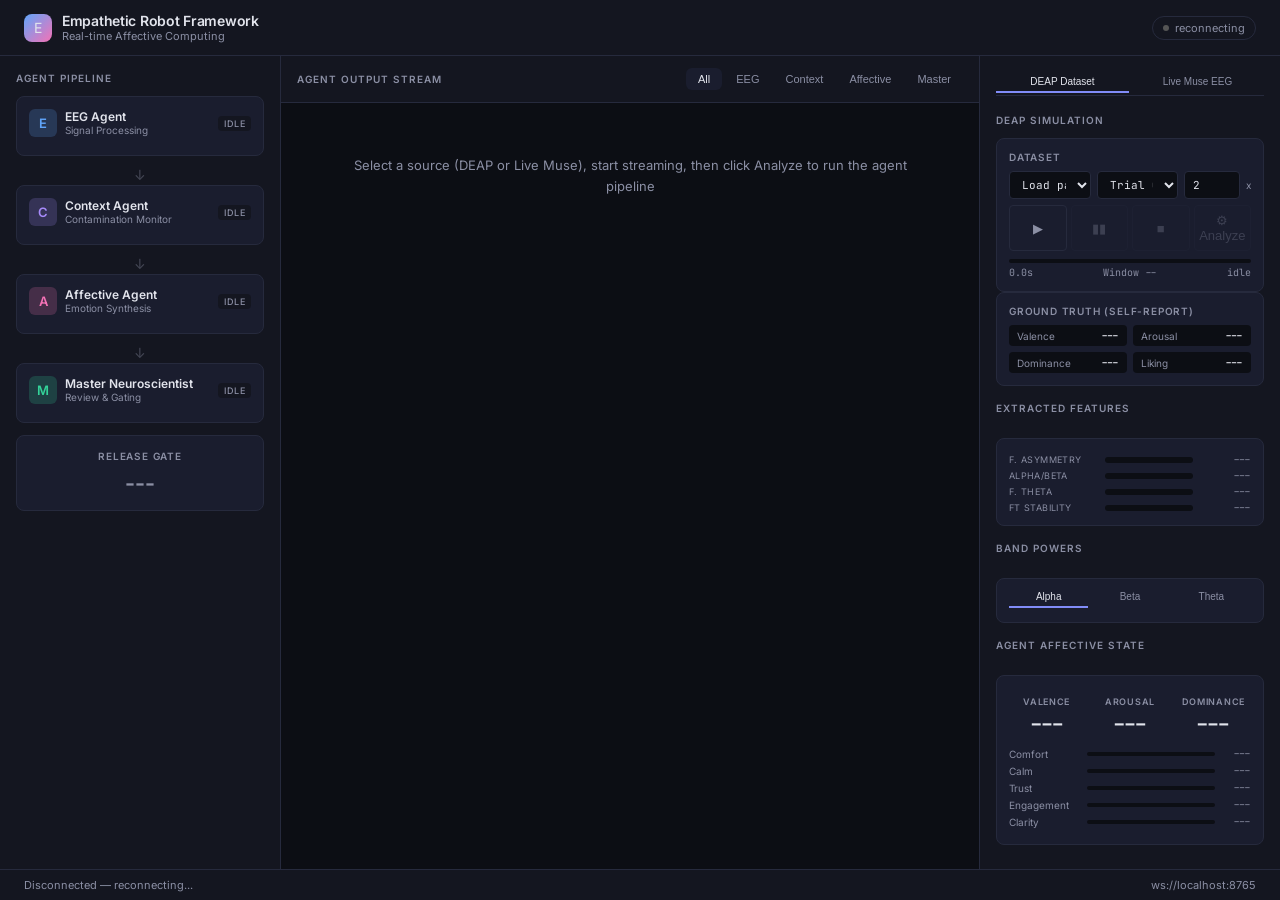
==== commit 91eccc2f: "feat: EEG emotion colour panel in WebXR + voice bridge + Muse live stream - Add EEG WebSocket bridge" ====
--- a/agents/index.html
+++ b/agents/index.html
@@ -786,52 +786,86 @@
       </div>
       <div class="output-stream" id="output-stream">
         <div style="text-align:center; color:var(--text-dim); padding:40px; font-family:Inter,sans-serif; font-size:13px;">
-          Start a DEAP simulation, then click Analyze to run the agent pipeline
+          Select a source (DEAP or Live Muse), start streaming, then click Analyze to run the agent pipeline
         </div>
       </div>
     </div>
 
-    <!-- RIGHT: DEAP Simulation & State -->
+    <!-- RIGHT: EEG Source & State -->
     <div class="input-panel">
-      <div class="panel-title">DEAP Simulation</div>
-
-      <!-- Participant / Trial Selection -->
-      <div class="input-section">
-        <label>Dataset</label>
-        <div class="deap-controls">
-          <select id="deap-participant">
-            <option value="">Load participants...</option>
-          </select>
-          <select id="deap-trial">
-            <option value="0">Trial 0</option>
-          </select>
-          <input type="number" id="deap-rate" value="2" min="0.5" max="10" step="0.5" title="Playback speed">
-          <span style="font-size:10px;color:var(--text-dim);align-self:center">x</span>
+      <!-- Source Selector Tabs -->
+      <div class="tab-row" id="source-tabs" style="margin-bottom:0;border-bottom:1px solid var(--border);padding-bottom:2px">
+        <button class="active" onclick="setSource('deap',this)">DEAP Dataset</button>
+        <button onclick="setSource('muse',this)">Live Muse EEG</button>
+      </div>
+
+      <!-- ══ DEAP Source Panel ══ -->
+      <div id="source-deap">
+        <div class="panel-title" style="margin-top:6px">DEAP Simulation</div>
+        <div class="input-section">
+          <label>Dataset</label>
+          <div class="deap-controls">
+            <select id="deap-participant">
+              <option value="">Load participants...</option>
+            </select>
+            <select id="deap-trial">
+              <option value="0">Trial 0</option>
+            </select>
+            <input type="number" id="deap-rate" value="2" min="0.5" max="10" step="0.5" title="Playback speed">
+            <span style="font-size:10px;color:var(--text-dim);align-self:center">x</span>
+          </div>
+          <div class="deap-transport">
+            <button id="deap-btn-play" onclick="deapStart()" title="Play">&#9654;</button>
+            <button id="deap-btn-pause" onclick="deapPause()" disabled title="Pause">&#9646;&#9646;</button>
+            <button id="deap-btn-stop" onclick="deapStop()" disabled title="Stop">&#9632;</button>
+            <button id="deap-btn-analyze" onclick="deapAnalyze()" disabled title="Run Agent Pipeline on Current Window">&#9881; Analyze</button>
+          </div>
+          <div class="deap-progress">
+            <div class="deap-progress-track"><div class="deap-progress-fill" id="deap-progress-fill"></div></div>
+            <div class="deap-progress-info">
+              <span id="deap-time">0.0s</span>
+              <span id="deap-window-idx">Window --</span>
+              <span id="deap-sim-status">idle</span>
+            </div>
+          </div>
         </div>
-        <div class="deap-transport">
-          <button id="deap-btn-play" onclick="deapStart()" title="Play">&#9654;</button>
-          <button id="deap-btn-pause" onclick="deapPause()" disabled title="Pause">&#9646;&#9646;</button>
-          <button id="deap-btn-stop" onclick="deapStop()" disabled title="Stop">&#9632;</button>
-          <button id="deap-btn-analyze" onclick="deapAnalyze()" disabled title="Run Agent Pipeline on Current Window">&#9881; Analyze</button>
-        </div>
-        <div class="deap-progress">
-          <div class="deap-progress-track"><div class="deap-progress-fill" id="deap-progress-fill"></div></div>
-          <div class="deap-progress-info">
-            <span id="deap-time">0.0s</span>
-            <span id="deap-window-idx">Window --</span>
-            <span id="deap-sim-status">idle</span>
+        <div class="input-section">
+          <label>Ground Truth (Self-Report)</label>
+          <div class="ground-truth">
+            <div class="gt-item"><span class="gt-label">Valence</span><span class="gt-val" id="gt-valence">---</span></div>
+            <div class="gt-item"><span class="gt-label">Arousal</span><span class="gt-val" id="gt-arousal">---</span></div>
+            <div class="gt-item"><span class="gt-label">Dominance</span><span class="gt-val" id="gt-dominance">---</span></div>
+            <div class="gt-item"><span class="gt-label">Liking</span><span class="gt-val" id="gt-liking">---</span></div>
           </div>
         </div>
       </div>
 
-      <!-- Ground Truth (from DEAP labels) -->
-      <div class="input-section">
-        <label>Ground Truth (Self-Report)</label>
-        <div class="ground-truth">
-          <div class="gt-item"><span class="gt-label">Valence</span><span class="gt-val" id="gt-valence">---</span></div>
-          <div class="gt-item"><span class="gt-label">Arousal</span><span class="gt-val" id="gt-arousal">---</span></div>
-          <div class="gt-item"><span class="gt-label">Dominance</span><span class="gt-val" id="gt-dominance">---</span></div>
-          <div class="gt-item"><span class="gt-label">Liking</span><span class="gt-val" id="gt-liking">---</span></div>
+      <!-- ══ Live Muse Source Panel ══ -->
+      <div id="source-muse" style="display:none">
+        <div class="panel-title" style="margin-top:6px">Live Muse EEG</div>
+        <div class="input-section">
+          <label>Channels: TP9, AF7, AF8, TP10 @ 256 Hz</label>
+          <div class="deap-transport">
+            <button id="muse-btn-connect" onclick="museStart()" title="Connect to LSL stream">&#9654; Connect</button>
+            <button id="muse-btn-stop" onclick="museStop()" disabled title="Disconnect">&#9632; Stop</button>
+            <button id="muse-btn-analyze" onclick="museAnalyze()" disabled title="Run Agent Pipeline on Current Window">&#9881; Analyze</button>
+          </div>
+          <div style="display:flex;align-items:center;gap:8px;margin-top:8px">
+            <label style="display:flex;align-items:center;gap:4px;cursor:pointer;font-size:11px">
+              <input type="checkbox" id="muse-auto-analyze" checked style="accent-color:var(--eeg)">
+              Auto-Analyze
+            </label>
+            <span style="font-size:10px;color:var(--text-dim)">every</span>
+            <input type="number" id="muse-interval" value="15" min="10" max="120" step="5" style="width:48px;background:var(--bg);border:1px solid var(--border);border-radius:4px;color:var(--text);font-family:'JetBrains Mono',monospace;font-size:11px;padding:3px 6px;text-align:center">
+            <span style="font-size:10px;color:var(--text-dim)">sec</span>
+          </div>
+          <div class="deap-progress" style="margin-top:8px">
+            <div class="deap-progress-info">
+              <span id="muse-stream-name">--</span>
+              <span id="muse-window-idx">Window --</span>
+              <span id="muse-status">idle</span>
+            </div>
+          </div>
         </div>
       </div>
 
@@ -932,6 +966,8 @@
 let agentOutputs = {};
 let pipelineRunning = false;
 let deapState = 'idle'; // idle | playing | paused | stopped
+let museState = 'idle'; // idle | connecting | connected | stopped
+let activeSource = 'deap'; // deap | muse
 let currentBandTab = 'alpha';
 let lastBandPowers = {};
 
@@ -1009,6 +1045,7 @@
     case 'pipeline_result':
       pipelineRunning = false;
       document.getElementById('deap-btn-analyze').disabled = (deapState !== 'playing' && deapState !== 'paused');
+      document.getElementById('muse-btn-analyze').disabled = (museState !== 'connected');
       updateGate(msg.release_gate);
       updateAffectiveDisplay(msg.affective_state);
       setPhase('Complete');
@@ -1031,6 +1068,31 @@
 
     case 'deap_status':
       handleDeapStatus(msg.status);
+      break;
+
+    case 'voice_output_saved':
+      setFooter('Voice output saved: ' + (msg.path || '').split(/[/\\]/).pop());
+      console.log('Voice output saved:', msg.path, msg.voice_output);
+      break;
+
+    // ── Muse messages ──
+    case 'muse_window':
+      handleMuseWindow(msg);
+      break;
+
+    case 'muse_status':
+      handleMuseStatus(msg);
+      break;
+
+    case 'auto_analyze_start':
+      // Auto-triggered pipeline run — reset agent UI for new analysis
+      pipelineRunning = true;
+      clearStream();
+      resetAgentStatuses();
+      resetAffectiveDisplay();
+      updateGate(null);
+      setPhase('Auto-Analyzing');
+      setFooter(`Auto-analyzing window ${msg.window_index}...`);
       break;
   }
 }
@@ -1149,6 +1211,94 @@
 }
 
 // ═══════════════════════════════════════════
+// SOURCE SWITCHER
+// ═══════════════════════════════════════════
+function setSource(src, btn) {
+  activeSource = src;
+  document.getElementById('source-deap').style.display = src === 'deap' ? '' : 'none';
+  document.getElementById('source-muse').style.display = src === 'muse' ? '' : 'none';
+  document.querySelectorAll('#source-tabs button').forEach(b => b.classList.remove('active'));
+  if (btn) btn.classList.add('active');
+  resetFeatures();
+}
+
+// ═══════════════════════════════════════════
+// LIVE MUSE CONTROLS
+// ═══════════════════════════════════════════
+function museStart() {
+  resetFeatures();
+  clearStream();
+  resetAgentStatuses();
+  resetAffectiveDisplay();
+  updateGate(null);
+  const autoAnalyze = document.getElementById('muse-auto-analyze').checked;
+  const interval = parseInt(document.getElementById('muse-interval').value) || 15;
+  wsSend({
+    type: 'muse_start',
+    auto_analyze: autoAnalyze,
+    analyze_interval: interval,
+  });
+  setFooter('Connecting to LSL EEG stream...' + (autoAnalyze ? ` (auto-analyze every ${interval}s)` : ''));
+}
+
+function museStop() {
+  wsSend({ type: 'muse_stop' });
+}
+
+function museAnalyze() {
+  if (pipelineRunning) return;
+  pipelineRunning = true;
+  document.getElementById('muse-btn-analyze').disabled = true;
+  clearStream();
+  resetAgentStatuses();
+  resetAffectiveDisplay();
+  updateGate(null);
+  setPhase('Starting');
+  setFooter('Running agent pipeline on live EEG...');
+  wsSend({ type: 'muse_analyze' });
+}
+
+function handleMuseStatus(msg) {
+  museState = msg.status;
+  document.getElementById('muse-status').textContent = msg.status;
+
+  const btnConnect = document.getElementById('muse-btn-connect');
+  const btnStop = document.getElementById('muse-btn-stop');
+  const btnAnalyze = document.getElementById('muse-btn-analyze');
+
+  const streaming = (msg.status === 'connected');
+  btnConnect.disabled = streaming || msg.status === 'connecting';
+  btnConnect.classList.toggle('active', streaming);
+  btnStop.disabled = (msg.status === 'idle' || msg.status === 'stopped');
+  btnAnalyze.disabled = !streaming || pipelineRunning;
+
+  if (msg.stream_name) {
+    document.getElementById('muse-stream-name').textContent = msg.stream_name;
+  }
+
+  if (msg.status === 'stopped' || msg.status === 'idle') {
+    setFooter(msg.status === 'stopped' ? 'Muse stream stopped' : 'Ready');
+  } else if (msg.status === 'connecting') {
+    setFooter('Searching for LSL EEG stream...');
+  } else if (msg.status === 'connected') {
+    setFooter('Live EEG connected: ' + (msg.stream_name || 'EEG'));
+  }
+}
+
+function handleMuseWindow(msg) {
+  document.getElementById('muse-window-idx').textContent = 'Window ' + (msg.window_index ?? '--');
+
+  if (msg.features) updateFeatureBars(msg.features);
+
+  if (msg.band_powers) {
+    lastBandPowers = msg.band_powers;
+    renderBandGrid(currentBandTab);
+  }
+
+  setFooter(`Live | Window ${msg.window_index} | ${(msg.start_time||0).toFixed(1)}-${(msg.end_time||0).toFixed(1)}s`);
+}
+
+// ═══════════════════════════════════════════
 // FEATURE VISUALIZATION
 // ═══════════════════════════════════════════
 function updateFeatureBars(f) {
